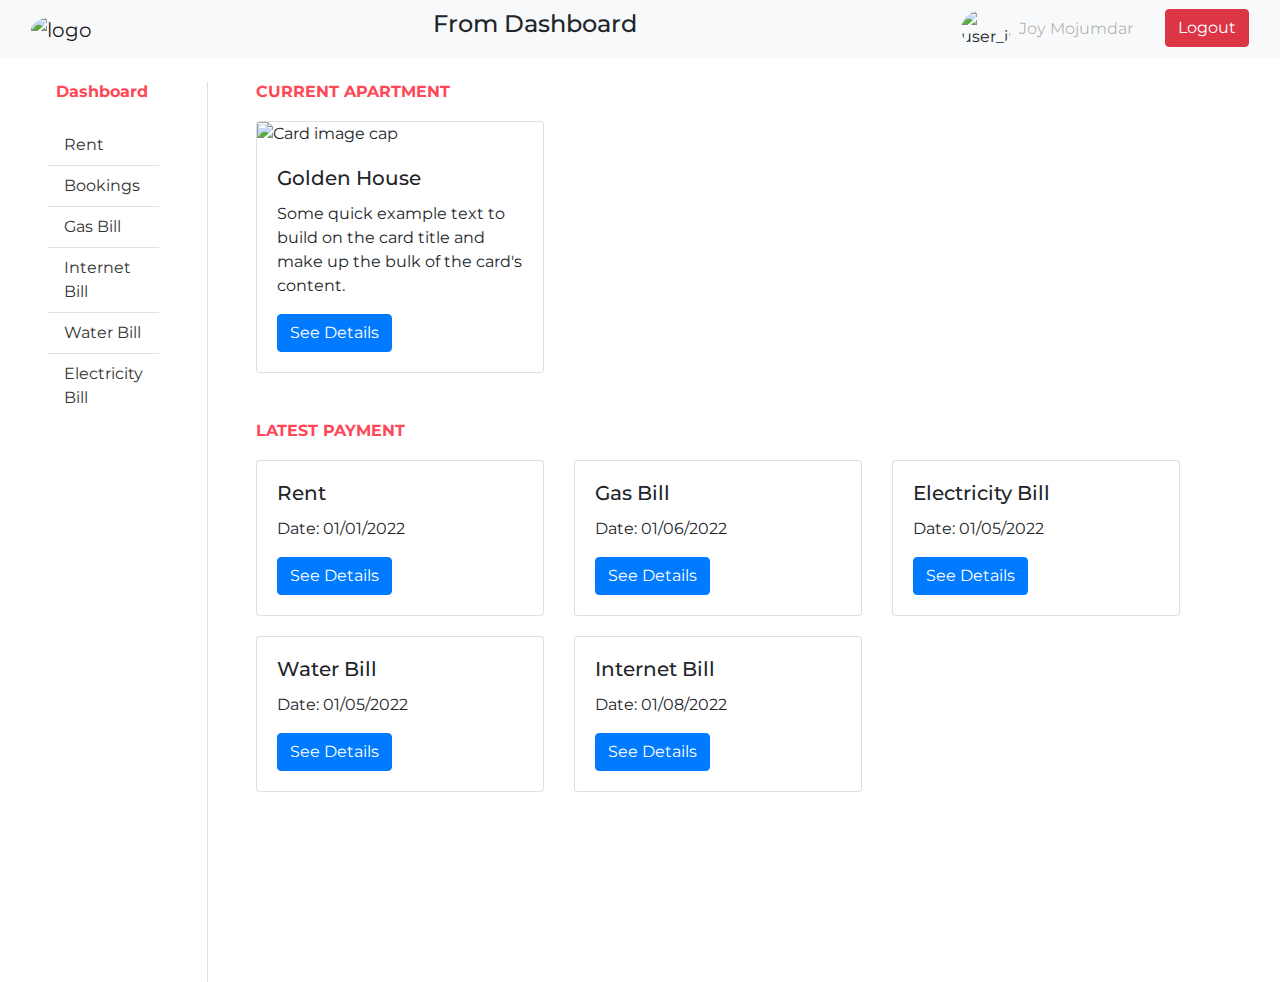
==== dashboard.html @ f4e9ef7e "version v-1.3" ====
<!DOCTYPE html>
<html lang="en">
<head>
    <meta charset="UTF-8">
    <meta http-equiv="X-UA-Compatible" content="IE=edge">
    <meta name="viewport" content="width=device-width, initial-scale=1.0">
    <script
      src="https://kit.fontawesome.com/97727431b8.js"
      crossorigin="anonymous"
    ></script>
    <link rel="stylesheet" href="https://maxcdn.bootstrapcdn.com/bootstrap/4.5.2/css/bootstrap.min.css">
    <link rel="stylesheet" href="css/dashboard.css">
    <title>Dashboard</title>
</head>
<body>
    <nav class="navbar navbar-expand-lg navbar-light bg-light">
        <div class="container-fluid d-flex justify-content-between user-login">
            <div class="logo">
                <a class="navbar-brand" href="#">
                    <img src="images/logo.png" style="width: 80px;" class="rounded-circle" alt="logo">
                </a>
            </div>
            <div class="ml-4 dropdown d-none">
                <button class="btn btn-secondary dropdown-toggle" type="button" id="dropdownMenuButton" data-bs-toggle="dropdown" aria-expanded="false">
               Menu
                </button>
               <ul class="dropdown-menu" aria-labelledby="dropdownMenuButton">
                   <li><a class="dropdown-item" href="#">Rent</a></li>
                   <li><a class="dropdown-item" href="#">Bookings</a></li>
                   <li><a class="dropdown-item" href="#">Gas Bill</a></li>
                   <li><a class="dropdown-item" href="#">Internet Bill</a></li>
                   <li><a class="dropdown-item" href="#">Water Bill</a></li>
                   <li><a class="dropdown-item" href="#">Electricity Bill</a></li>
               </ul>
           </div> 
            <div>
                <h4>From Dashboard</h4>
            </div>
            <div class="d-flex user-profile">
                <ul class="navbar-nav me-auto mb-2 mb-lg-0">
                <img src="images/joy.jpg" class="rounded-circle" alt="user_image" style="width: 50px;">
                <li>
                    <a class="nav-link disabled mr-4">Joy Mojumdar</a>
                </li>
                </ul>
                <form>
                <button class="btn btn-danger" type="submit">Logout</button>
                </form>
            </div>
        </div>
      </nav>
      <section class="main-content d-flex mt-4">    
            <div class="left-nav px-5 border-right" style="width: 20%; color: #ff4757; height: 100vh;">
                <h6 class="font-weight-bold mb-4"><i class="fas fa-chart-line mr-2"></i> Dashboard</h6>
                <ul class="nav flex-column">
                    <li class="nav-item border-bottom">
                        <a class="nav-link" aria-current="page" href="#">Rent</a>
                      </li>
                    <li class="nav-item border-bottom">
                      <a class="nav-link" aria-current="page" href="#">Bookings</a>
                    </li>
                    <li class="nav-item border-bottom">
                      <a class="nav-link" href="#">Gas Bill</a>
                    </li>
                    <li class="nav-item border-bottom">
                      <a class="nav-link" href="#">Internet Bill</a>
                    </li>
                    <li class="nav-item border-bottom">
                        <a class="nav-link" href="#">Water Bill</a>
                    </li>
                      <li class="nav-item">
                        <a class="nav-link" href="#">Electricity Bill</a>
                    </li>
                  </ul>
            </div> 
            <div class="right-content px-5">
                <h6 class="font-weight-bold" style="color:#ff4757; margin-bottom: 20px;">CURRENT APARTMENT</h6>
                <div class="card mb-5" style="width: 18rem;">
                    <img class="card-img-top" src="images/apt-5.jpg" alt="Card image cap">
                    <div class="card-body">
                      <h5 class="card-title">Golden House</h5>
                      <p class="card-text">Some quick example text to build on the card title and make up the bulk of the card's content.</p>
                      <a href="#" class="btn btn-primary">See Details</a>
                    </div>
                  </div>
                <h6 class="font-weight-bold" style="color:#ff4757; margin-bottom: 20px;">LATEST PAYMENT</h6>
                <div class="row">
                    <div class="col">
                        <div class="card" style="width: 18rem;">
                            <div class="card-body">
                              <h5 class="card-title">Rent</h5>
                              <p class="card-text">Date: 01/01/2022</p>
                              <a href="#" class="btn btn-primary">See Details</a>
                            </div>
                          </div>
                    </div>
                    <div class="col">
                        <div class="card" style="width: 18rem;">
                            <div class="card-body">
                              <h5 class="card-title">Gas Bill</h5>
                              <p class="card-text">Date: 01/06/2022</p>
                              <a href="#" class="btn btn-primary">See Details</a>
                            </div>
                          </div>
                    </div>
                    <div class="col">
                        <div class="card" style="width: 18rem;">
                            <div class="card-body">
                              <h5 class="card-title">Electricity Bill</h5>
                              <p class="card-text">Date: 01/05/2022</p>
                              <a href="#" class="btn btn-primary">See Details</a>
                            </div>
                          </div>
                    </div>
                    <div class="col">
                        <div class="card" style="width: 18rem;">
                            <div class="card-body">
                              <h5 class="card-title">Water Bill</h5>
                              <p class="card-text">Date: 01/05/2022</p>
                              <a href="#" class="btn btn-primary">See Details</a>
                            </div>
                          </div>
                    </div>
                    <div class="col">
                        <div class="card" style="width: 18rem;">
                            <div class="card-body">
                              <h5 class="card-title">Internet Bill</h5>
                              <p class="card-text">Date: 01/08/2022</p>
                              <a href="#" class="btn btn-primary">See Details</a>
                            </div>
                          </div>
                    </div>
                </div>
                
                
            </div>
      </section>
      <script src="https://cdn.jsdelivr.net/npm/@popperjs/core@2.10.2/dist/umd/popper.min.js" integrity="sha384-7+zCNj/IqJ95wo16oMtfsKbZ9ccEh31eOz1HGyDuCQ6wgnyJNSYdrPa03rtR1zdB" crossorigin="anonymous"></script>
<script src="https://cdn.jsdelivr.net/npm/bootstrap@5.1.3/dist/js/bootstrap.min.js" integrity="sha384-QJHtvGhmr9XOIpI6YVutG+2QOK9T+ZnN4kzFN1RtK3zEFEIsxhlmWl5/YESvpZ13" crossorigin="anonymous"></script>
</body>
</html>
---- css/dashboard.css ----
@import url("https://fonts.googleapis.com/css2?family=Montserrat:wght@100;200;300;400;500;700;800&display=swap");
@import url("https://fonts.googleapis.com/css2?family=Roboto+Mono:wght@100;300;400;500&display=swap");

* {
  margin: 0;
  padding: 0;
  box-sizing: border-box;
}

body {
  font-family: "Montserrat", sans-serif;
}
a, a:hover{
  text-decoration: none;
  color: #333;
}
.col{
  flex-grow: 0;
  margin-bottom: 20px;
}
@media screen and (max-width: 1124px){
  .dropdown{
    display: block !important;
  }
  .left-nav{
    display: none;
  }
  .logo{
    display: none;
  }
}
@media screen and (max-width: 992px){
  .navbar-brand, h4{
    display: none;
  }
  .user-login{
    justify-content: center !important;
  }
  .dropdown{
    position: absolute;
    left: 0;
  }
}
@media screen and (max-width: 991px){
  .user-profile{
    flex-direction: column;
    align-items: center;
  }
  .user-profile ul{
    display: flex;
    align-items: center;
  }
  .user-profile ul li a{
    margin-right: 0 !important;
  }
}
@media screen and (max-width: 482px){
  .navbar{
    width: 100vh;
  }
}
@media screen and (max-width: 702px){
  .main-content .right-content{
    display: flex;
    flex-direction: column;
    justify-content: center;
    align-items: center;
  }
  .main-content .right-content .row{
    justify-content: center;
  }
}
@media screen and (max-width: 482px){
  .main-content{
    width: 100vh;
  }

}
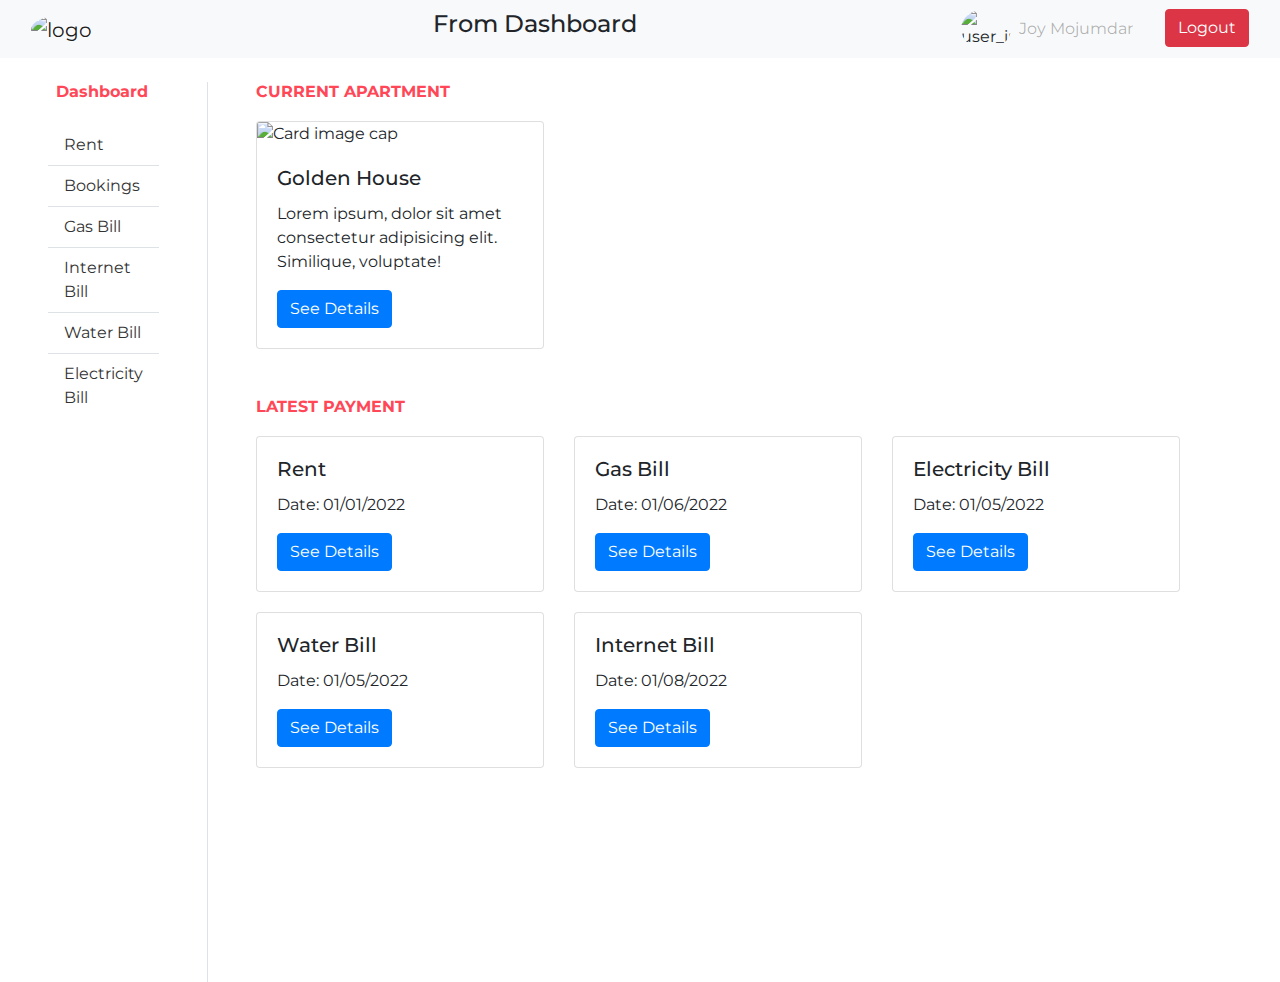
==== commit 50c33513: "version v-1.4" ====
--- a/dashboard.html
+++ b/dashboard.html
@@ -79,7 +79,7 @@
                     <img class="card-img-top" src="images/apt-5.jpg" alt="Card image cap">
                     <div class="card-body">
                       <h5 class="card-title">Golden House</h5>
-                      <p class="card-text">Some quick example text to build on the card title and make up the bulk of the card's content.</p>
+                      <p class="card-text">Lorem ipsum, dolor sit amet consectetur adipisicing elit. Similique, voluptate!</p>
                       <a href="#" class="btn btn-primary">See Details</a>
                     </div>
                   </div>
